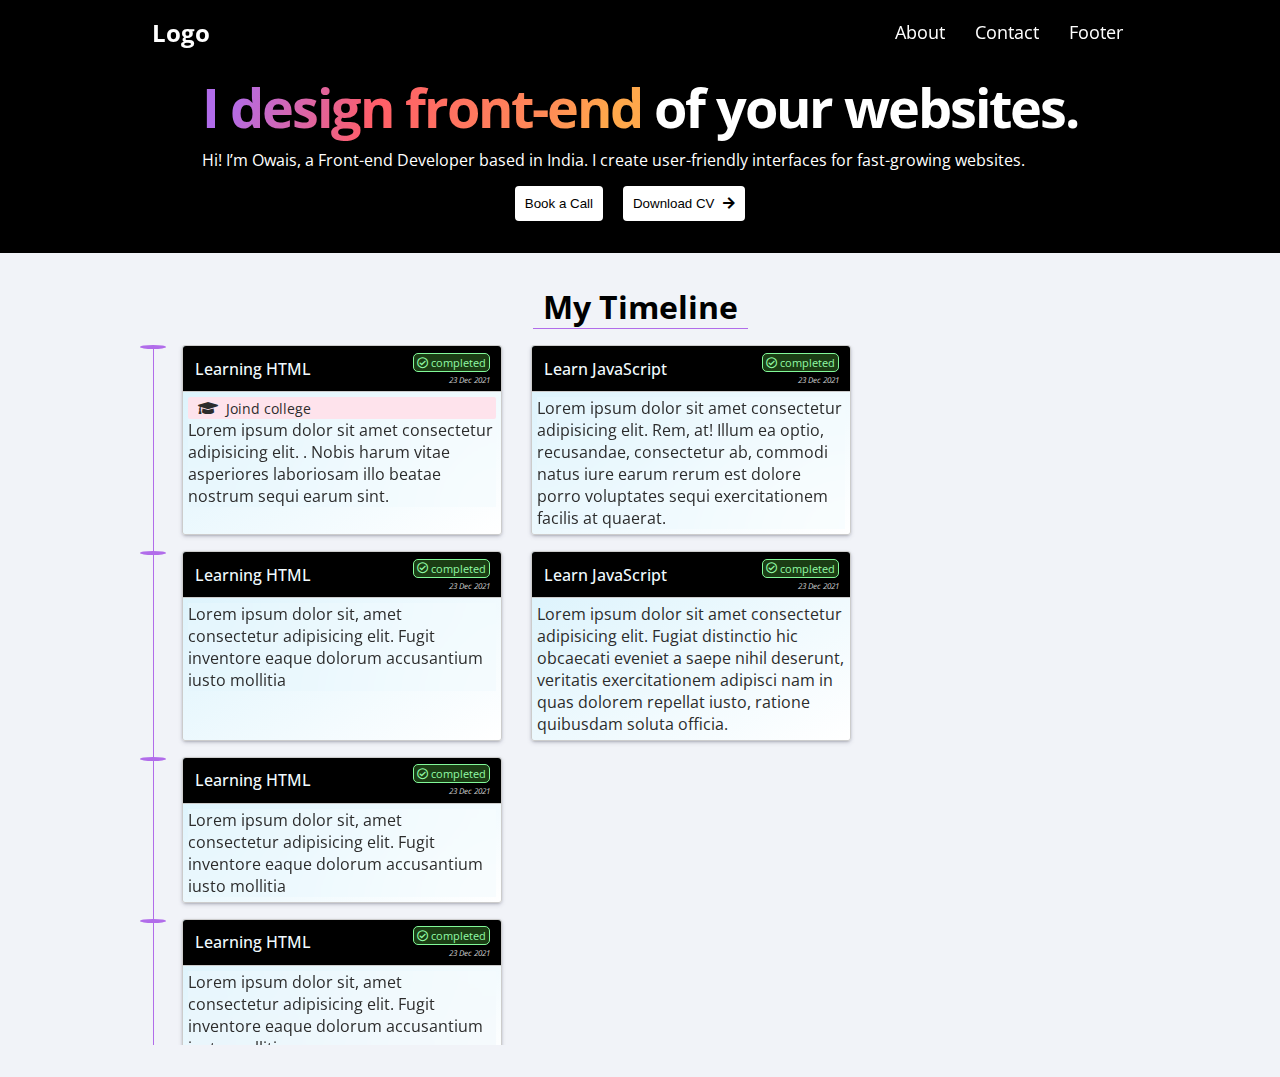
==== docs/index.html @ 2bcace79 "updated" ====
<!DOCTYPE html>
<html lang="en">

<head>
    <link rel="stylesheet" href="https://cdnjs.cloudflare.com/ajax/libs/font-awesome/5.15.4/css/all.min.css" integrity="sha512-1ycn6IcaQQ40/MKBW2W4Rhis/DbILU74C1vSrLJxCq57o941Ym01SwNsOMqvEBFlcgUa6xLiPY/NS5R+E6ztJQ==" crossorigin="anonymous" referrerpolicy="no-referrer"
    />
    <meta charset="UTF-8">
    <meta http-equiv="X-UA-Compatible" content="IE=edge">
    <meta name="viewport" content="width=device-width, initial-scale=1.0">
    <link rel="stylesheet" href="scss/style.css">
    <link rel="icon" href="image\DP-twitter5.png">

    <title>Owais Athar - Portfolio</title>
</head>

<body>
    <nav>
        <div class="navbar__container">
            <div class="nav__logo">
                <a href="/docs/index.html">
                    <h2>Logo</h2>
                </a>

            </div>
            <div class="navbar__menu">
                <ul>
                    <li>
                        <a href="#about-section">About</a>
                    </li>
                    <li>
                        <a href="#contact-section">Contact</a>
                    </li>
                    <li>
                        <a href="#footer">Footer</a>
                    </li>
                </ul>
            </div>
        </div>
    </nav>

    <!-- Hero Section -->
    <header>
        <div class="flex-wrapper hero-box">

            <div class="hero-text">
                <!-- Hero Heading -->
                <div class="hero-heading">
                    <h1><span>I design front-end</span> of your websites. </h1>
                </div>

                <!-- Herro Paragraph -->
                <div class="hero-parra">
                    <p>Hi! I’m Owais, a Front-end Developer based in India. I create user-friendly interfaces for fast-growing websites.</p>
                </div>

                <!-- Hero buttons -->
                <div class="hero-buttons">
                    <a href="tel:+919665657411"><button class="primary__button">Book a Call</button>
                    </a>
                    <a href="#"><button class="secondary__button">
                        Download CV <i class="fas fa-arrow-right"></i>
                    </button></a>
                </div>
            </div>
            <div class="form">
                <form action="p" class="hero-form">
                </form>
            </div>
            <!-- <div class="image">
                <img src="https://www.freepik.com/free-vector/design-inspiration-concept-illustration_10791980.htm#query=illustration&position=15&from_view=search" alt="">
        </div> -->
            <!-- <div class="image-box">
                <img src="image/DP-twitter5.png" alt="">
            </div> -->
        </div>
    </header>
    <section class="timeline-section" id="contact-section">
        <h1>My Timeline</h1>
        <!-- <div id="circle"></div> -->
        <!-- <div class="blur"></div> -->


        <div class="container">
            <div class="timeline-logo">
                <img style="background-color:white;" src="https://icones.pro/wp-content/uploads/2021/05/icone-html-orange.png" alt="">

            </div>
            <div class="content-wrapper">
                <div class="content">
                    <div class="header">
                        <div class="card-title">
                            <div class="topic">Learning HTML</div>
                        </div>
                        <div class="header-right">
                            <div class="completed status">
                                <i class="far fa-check-circle"></i> <span>completed</span>

                            </div>
                            <div class="completion-date">23 Dec 2021</div>
                        </div>

                    </div>
                    <div class="description">
                        <div class="strip-light">
                            <i class="fas fa-graduation-cap"></i><span>Joind college</span>
                        </div>
                        <p>Lorem ipsum dolor sit amet consectetur adipisicing elit. . Nobis harum vitae asperiores laboriosam illo beatae nostrum sequi earum sint.</p>
                    </div>
                </div>
                <div class="content">
                    <div class="header">
                        <div class="card-title">
                            <div class="topic">Learn JavaScript</div>
                        </div>
                        <div class="header-right">
                            <div class="completed status">
                                <i class="far fa-check-circle"></i> <span>completed</span>

                            </div>
                            <div class="completion-date">23 Dec 2021</div>
                        </div>

                    </div>
                    <div class="description">
                        <div class="strip-a">

                        </div>
                        <p>Lorem ipsum dolor sit amet consectetur adipisicing elit. Rem, at! Illum ea optio, recusandae, consectetur ab, commodi natus iure earum rerum est dolore porro voluptates sequi exercitationem facilis at quaerat.</p>
                    </div>
                </div>
            </div>
            <div class="timeline-logo">
                <img src="https://upload.wikimedia.org/wikipedia/commons/thumb/9/99/Unofficial_JavaScript_logo_2.svg/480px-Unofficial_JavaScript_logo_2.svg.png" alt="">
            </div>
            <div class="content-wrapper">
                <div class="content">
                    <div class="header">
                        <div class="card-title">
                            <div class="topic">Learning HTML</div>
                        </div>
                        <div class="header-right">
                            <div class="completed status">
                                <i class="far fa-check-circle"></i> <span>completed</span>

                            </div>
                            <div class="completion-date">23 Dec 2021</div>
                        </div>

                    </div>
                    <div class="description">
                        <p>Lorem ipsum dolor sit, amet consectetur adipisicing elit. Fugit inventore eaque dolorum accusantium iusto mollitia </p>
                    </div>
                </div>
                <div class="content">
                    <div class="header">
                        <div class="card-title">
                            <div class="topic">Learn JavaScript</div>
                        </div>
                        <div class="header-right">
                            <div class="completed status">
                                <i class="far fa-check-circle"></i> <span>completed</span>

                            </div>
                            <div class="completion-date">23 Dec 2021</div>
                        </div>

                    </div>
                    <div class="description">
                        Lorem ipsum dolor sit amet consectetur adipisicing elit. Fugiat distinctio hic obcaecati eveniet a saepe nihil deserunt, veritatis exercitationem adipisci nam in quas dolorem repellat iusto, ratione quibusdam soluta officia.
                    </div>
                </div>
            </div>
            <div class="timeline-logo">
                <img src="https://upload.wikimedia.org/wikipedia/commons/thumb/0/0a/Python.svg/640px-Python.svg.png" alt="">
            </div>
            <div class="content-wrapper">
                <div class="content">
                    <div class="header">
                        <div class="card-title">
                            <div class="topic">Learning HTML</div>
                        </div>
                        <div class="header-right">
                            <div class="completed status">
                                <i class="far fa-check-circle"></i> <span>completed</span>

                            </div>
                            <div class="completion-date">23 Dec 2021</div>
                        </div>

                    </div>
                    <div class="description">
                        <p>Lorem ipsum dolor sit, amet consectetur adipisicing elit. Fugit inventore eaque dolorum accusantium iusto mollitia </p>
                    </div>
                </div>
            </div>


            <div class="timeline-logo">
                <img src="https://upload.wikimedia.org/wikipedia/commons/thumb/9/99/Unofficial_JavaScript_logo_2.svg/480px-Unofficial_JavaScript_logo_2.svg.png" alt="">
            </div>
            <div class="content-wrapper">
                <div class="content">
                    <div class="header">
                        <div class="card-title">
                            <div class="topic">Learning HTML</div>
                        </div>
                        <div class="header-right">
                            <div class="completed status">
                                <i class="far fa-check-circle"></i> <span>completed</span>

                            </div>
                            <div class="completion-date">23 Dec 2021</div>
                        </div>

                    </div>
                    <div class="description">
                        <p>Lorem ipsum dolor sit, amet consectetur adipisicing elit. Fugit inventore eaque dolorum accusantium iusto mollitia </p>
                    </div>
                </div>
            </div>

            <div class="timeline-logo">
                <img src="https://upload.wikimedia.org/wikipedia/commons/thumb/9/99/Unofficial_JavaScript_logo_2.svg/480px-Unofficial_JavaScript_logo_2.svg.png" alt="">
            </div>
            <div class="content-wrapper">
                <div class="content">
                    <div class="header">
                        <div class="card-title">
                            <div class="topic">Learning HTML</div>
                        </div>
                        <div class="header-right">
                            <div class="completed status">
                                <i class="far fa-check-circle"></i> <span>completed</span>

                            </div>
                            <div class="completion-date">23 Dec 2021</div>
                        </div>

                    </div>
                    <div class="description">
                        <p>Lorem ipsum dolor sit, amet consectetur adipisicing elit. Fugit inventore eaque dolorum accusantium iusto mollitia </p>
                    </div>
                </div>
            </div>

            <div class="timeline-logo">
                <img src="https://upload.wikimedia.org/wikipedia/commons/thumb/9/99/Unofficial_JavaScript_logo_2.svg/480px-Unofficial_JavaScript_logo_2.svg.png" alt="">
            </div>
            <div class="content-wrapper">
                <div class="content">
                    <div class="header">
                        <div class="card-title">
                            <div class="topic">Learning HTML</div>
                        </div>
                        <div class="header-right">
                            <div class="completed status">
                                <i class="far fa-check-circle"></i> <span>completed</span>

                            </div>
                            <div class="completion-date">23 Dec 2021</div>
                        </div>

                    </div>
                    <div class="description">
                        <p>Lorem ipsum dolor sit, amet consectetur adipisicing elit. Fugit inventore eaque dolorum accusantium iusto mollitia </p>
                    </div>
                </div>
            </div>

            <div class="timeline-logo">
                <img src="https://upload.wikimedia.org/wikipedia/commons/thumb/9/99/Unofficial_JavaScript_logo_2.svg/480px-Unofficial_JavaScript_logo_2.svg.png" alt="">
            </div>
            <div class="content-wrapper">
                <div class="content">
                    <div class="header">
                        <div class="card-title">
                            <div class="topic">Learning HTML</div>
                        </div>
                        <div class="header-right">
                            <div class="completed status">
                                <i class="far fa-check-circle"></i> <span>completed</span>

                            </div>
                            <div class="completion-date">23 Dec 2021</div>
                        </div>

                    </div>
                    <div class="description">
                        <p>Lorem ipsum dolor sit, amet consectetur adipisicing elit. Fugit inventore eaque dolorum accusantium iusto mollitia </p>
                    </div>
                </div>
            </div>

            <div class="timeline-logo">
                <img src="https://upload.wikimedia.org/wikipedia/commons/thumb/9/99/Unofficial_JavaScript_logo_2.svg/480px-Unofficial_JavaScript_logo_2.svg.png" alt="">
            </div>
            <div class="content-wrapper">
                <div class="content">
                    <div class="header">
                        <div class="card-title">
                            <div class="topic">Learning HTML</div>
                        </div>
                        <div class="header-right">
                            <div class="completed status">
                                <i class="far fa-check-circle"></i> <span>completed</span>

                            </div>
                            <div class="completion-date">23 Dec 2021</div>
                        </div>

                    </div>
                    <div class="description">
                        <p>Lorem ipsum dolor sit, amet consectetur adipisicing elit. Fugit inventore eaque dolorum accusantium iusto mollitia </p>
                    </div>
                </div>
            </div>
        </div>
    </section>
    <!-- <section class="more-to-come">
        <hr>
        <h1 class="hero-text"></h1>
    </section> -->
</body>

</html>
---- docs/scss/style.css ----
@import url("https://fonts.googleapis.com/css2?family=Noto+Sans:ital,wght@0,400;0,700;1,400;1,700&family=Open+Sans:ital,wght@0,300;0,400;0,500;0,600;0,700;0,800;1,300;1,400;1,500;1,600;1,700;1,800&display=swap");
* {
  padding: 0;
  margin: 0;
  -webkit-box-sizing: border-box;
          box-sizing: border-box;
}

html {
  scroll-behavior: smooth;
  /* Track */
  /* Handle */
  /* Handle on hover */
}

html ::-webkit-scrollbar {
  width: 3px;
}

html ::-webkit-scrollbar-track {
  background: #ffffff;
}

html ::-webkit-scrollbar-thumb {
  background: #b16cea;
}

html ::-webkit-scrollbar-thumb:hover {
  background: #555;
}

::-webkit-scrollbar {
  width: 3px;
}

/* Track */
::-webkit-scrollbar-track {
  background: #ffffff;
}

/* Handle */
::-webkit-scrollbar-thumb {
  background: #b16cea;
}

/* Handle on hover */
::-webkit-scrollbar-thumb:hover {
  background: #555;
}

body {
  font-family: 'Open Sans', sans-serif;
  scroll-behavior: smooth;
}

nav {
  z-index: 100;
  width: 100%;
  background-color: rgba(0, 0, 0, 0.712);
  position: fixed;
  top: 0;
  -webkit-backdrop-filter: blur(1rem);
          backdrop-filter: blur(1rem);
}

.navbar__container {
  z-index: auto;
  color: white;
  margin: 0px auto;
  max-width: 1000px;
  display: -webkit-box;
  display: -ms-flexbox;
  display: flex;
  -webkit-box-orient: horizontal;
  -webkit-box-direction: normal;
      -ms-flex-flow: row wrap;
          flex-flow: row wrap;
  -webkit-box-pack: justify;
      -ms-flex-pack: justify;
          justify-content: space-between;
  -webkit-box-align: center;
      -ms-flex-align: center;
          align-items: center;
  padding: 5px 2px;
}

.navbar__container a {
  color: white;
  text-decoration: none;
}

.nav__logo {
  z-index: 1;
  padding: 0px 10px;
}

.navbar__menu ul {
  color: white;
  display: -webkit-box;
  display: -ms-flexbox;
  display: flex;
  -webkit-box-orient: horizontal;
  -webkit-box-direction: normal;
      -ms-flex-flow: row wrap;
          flex-flow: row wrap;
  list-style: none;
  text-align: center;
  -ms-flex-pack: distribute;
      justify-content: space-around;
}

.navbar__menu ul li {
  margin: 5px;
  padding: 10px;
  font-size: 1.1rem;
  border-radius: 3px;
  -webkit-transition: background-color 0.4s ease-out;
  transition: background-color 0.4s ease-out;
}

.navbar__menu ul li a {
  text-decoration: none;
  color: inherit;
  font-weight: 400;
}

.navbar__menu ul li:hover {
  background: #d9f2fc;
  color: black;
}

.flex-wrapper {
  display: -webkit-box;
  display: -ms-flexbox;
  display: flex;
  -ms-flex-wrap: wrap;
      flex-wrap: wrap;
  -webkit-box-pack: justify;
      -ms-flex-pack: justify;
          justify-content: space-between;
  -webkit-box-align: center;
      -ms-flex-align: center;
          align-items: center;
  background-color: black;
  width: 100%;
}

a {
  text-decoration: none;
  color: inherit;
}

.hero-box {
  padding: 3rem 2rem;
  width: 100%;
  background: black;
}

.hero-box .hero-text {
  margin-left: auto;
  margin-right: auto;
  max-width: 1000px;
  margin-top: 3rem;
  background-color: black;
  color: white;
}

.hero-box .hero-text .hero-heading {
  letter-spacing: -2px;
  font-size: 1.4rem;
  line-height: 3.4rem;
  color: white;
}

.hero-box .hero-text .hero-heading span {
  display: inline;
  padding-right: 5 px;
  background-image: linear-gradient(108deg, #b16cea 8%, #ff5e69 40%, #ff8a56 77%, #ffa84b 91%);
  -webkit-background-clip: text;
  background-clip: text;
  -webkit-text-fill-color: transparent;
}

.hero-box .hero-text .hero-parra {
  margin: 15px 0px;
  font-weight: 400;
}

.hero-box .hero-text .hero-buttons {
  display: -webkit-box;
  display: -ms-flexbox;
  display: flex;
  -webkit-box-pack: center;
      -ms-flex-pack: center;
          justify-content: center;
}

.hero-box .hero-text .hero-buttons .primary__button {
  border-width: 0px;
  padding: 10px;
  background-color: white;
  margin-right: 20px;
  border-radius: 4px;
  -webkit-transition: -webkit-transform 0.3s ease-out;
  transition: -webkit-transform 0.3s ease-out;
  transition: transform 0.3s ease-out;
  transition: transform 0.3s ease-out, -webkit-transform 0.3s ease-out;
}

.hero-box .hero-text .hero-buttons .primary__button:hover {
  -webkit-transform: scale(1.1);
          transform: scale(1.1);
}

.hero-box .hero-text .hero-buttons .secondary__button {
  border-width: 0px;
  padding: 10px;
  background-color: white;
  margin-right: 20px;
  border-radius: 4px;
  -webkit-transition: -webkit-transform 0.3s ease-out;
  transition: -webkit-transform 0.3s ease-out;
  transition: transform 0.3s ease-out;
  transition: transform 0.3s ease-out, -webkit-transform 0.3s ease-out;
}

.hero-box .hero-text .hero-buttons .secondary__button i {
  margin-left: 5px;
  -webkit-transition: -webkit-transform 0.2s ease-out;
  transition: -webkit-transform 0.2s ease-out;
  transition: transform 0.2s ease-out;
  transition: transform 0.2s ease-out, -webkit-transform 0.2s ease-out;
}

.hero-box .hero-text .hero-buttons .secondary__button:hover {
  -webkit-transform: scale(1.1);
          transform: scale(1.1);
}

.hero-box .hero-text .hero-buttons .secondary__button:hover i {
  -webkit-transform: translateX(5px);
          transform: translateX(5px);
}

.timeline-section {
  -webkit-backdrop-filter: blur(2rem);
          backdrop-filter: blur(2rem);
  background-color: #F1F3F8;
  padding: 2rem 3.2rem 2rem 3.2rem;
}

.timeline-section h1 {
  display: block;
  text-align: center;
  border-bottom: 1px solid #b16cea;
  max-width: -webkit-fit-content;
  max-width: -moz-fit-content;
  max-width: fit-content;
  padding: 0px 10px;
  margin-bottom: 1rem;
  margin-left: auto;
  margin-right: auto;
}

.timeline-section .blur {
  -webkit-backdrop-filter: blur(3rem);
          backdrop-filter: blur(3rem);
  position: absolute;
  width: 100%;
  height: 100%;
  top: 0;
  left: 0;
}

.timeline-section .container {
  display: -ms-grid;
  display: grid;
  -ms-grid-columns: auto 1fr;
      grid-template-columns: auto 1fr;
  -ms-grid-rows: auto;
      grid-template-rows: auto;
  grid-gap: 0rem rem 0rem;
  margin: 0px auto;
  max-width: 1000px;
  max-height: 700px;
  overflow: auto;
}

.timeline-section .container .content-wrapper {
  margin-right: 5px;
  position: relative;
  border-left: 1px solid #b16cea;
  margin-left: -1rem;
  z-index: 20;
  display: -webkit-box;
  display: -ms-flexbox;
  display: flex;
  -ms-flex-wrap: wrap;
      flex-wrap: wrap;
}

.timeline-section .container .content-wrapper:last-child {
  border: none;
}

.timeline-section .container .timeline-logo {
  margin-right: 3px;
  position: relative;
  z-index: 50;
}

.timeline-section .container .timeline-logo i {
  z-index: inherit;
  font-size: 1.6rem;
  color: #b16cea;
  background-color: white;
  border-radius: 100%;
  border-style: solid;
}

.timeline-section .container .timeline-logo img {
  display: block;
  -webkit-box-align: center;
      -ms-flex-align: center;
          align-items: center;
  -webkit-box-pack: center;
      -ms-flex-pack: center;
          justify-content: center;
  background-color: white;
  background-clip: content-box;
  position: relative;
  z-index: 50;
  width: 1.6rem;
  height: auto;
  border-radius: 100%;
  border-width: 2px;
  border-color: #b16cea;
  border-style: solid;
}

.timeline-section .container .content {
  max-width: 320px;
  margin-left: 1.8rem;
  margin-bottom: 1rem;
  border-radius: 3px;
  background-image: -webkit-gradient(linear, left top, right bottom, from(#d9f2fc), to(white));
  background-image: linear-gradient(to bottom right, #d9f2fc, white);
  border-style: solid;
  border-width: 1px;
  border-color: #ccc;
  -webkit-transition: -webkit-transform 0.2s ease-out;
  transition: -webkit-transform 0.2s ease-out;
  transition: transform 0.2s ease-out;
  transition: transform 0.2s ease-out, -webkit-transform 0.2s ease-out;
  -webkit-box-shadow: rgba(50, 50, 93, 0.25) 0px 2px 5px -1px, rgba(0, 0, 0, 0.3) 0px 1px 3px -1px;
          box-shadow: rgba(50, 50, 93, 0.25) 0px 2px 5px -1px, rgba(0, 0, 0, 0.3) 0px 1px 3px -1px;
}

.timeline-section .container .content:hover {
  -webkit-transform: scale(1.01, 1.01);
          transform: scale(1.01, 1.01);
}

.timeline-section .container .content:hover .timeline-logo img {
  -webkit-transform: scale(2, 2);
          transform: scale(2, 2);
}

.timeline-section .container .content .header-right {
  margin-right: 5px;
  display: -webkit-box;
  display: -ms-flexbox;
  display: flex;
  -webkit-box-orient: vertical;
  -webkit-box-direction: normal;
      -ms-flex-direction: column;
          flex-direction: column;
  -webkit-box-pack: justify;
      -ms-flex-pack: justify;
          justify-content: space-between;
  -webkit-box-align: end;
      -ms-flex-align: end;
          align-items: flex-end;
}

.timeline-section .container .content .header {
  border-top-left-radius: inherit;
  border-top-right-radius: inherit;
  padding: 0.4rem;
  display: -webkit-box;
  display: -ms-flexbox;
  display: flex;
  color: #f1fbff;
  -webkit-box-pack: justify;
      -ms-flex-pack: justify;
          justify-content: space-between;
  -webkit-box-align: center;
      -ms-flex-align: center;
          align-items: center;
  border-bottom-style: solid;
  border-width: 1px;
  border-color: #ccc;
  background-color: black;
}

.timeline-section .container .content .header .completion-date {
  font-size: 0.5rem;
  padding-top: 2px;
  color: #cfcfcf;
  font-style: italic;
}

.timeline-section .container .content .header .card-title {
  margin-left: 5px;
}

.timeline-section .container .content .header .card-title .topic {
  font-size: 1rem;
  font-weight: 500;
}

.timeline-section .container .content .header .status {
  display: -webkit-box;
  display: -ms-flexbox;
  display: flex;
  -webkit-box-pack: justify;
      -ms-flex-pack: justify;
          justify-content: space-between;
  border-style: solid;
  -webkit-box-align: center;
      -ms-flex-align: center;
          align-items: center;
  border-color: #ccc;
  border-width: 1px;
  padding: 1px 3px;
  border-radius: 5px;
}

.timeline-section .container .content .header .status i {
  font-size: 0.7rem;
  font-weight: 300;
}

.timeline-section .container .content .header .status span {
  font-weight: 400;
  font-size: 0.7rem;
  margin-left: 3px;
}

.timeline-section .container .content .header .completed {
  border-color: #82f899;
  background-color: #27581db2;
  color: #90faa5;
}

.timeline-section .container .content .description {
  color: #2c2c2c;
  padding: 5px;
}

.timeline-section .container .content .description .strip-light {
  border-radius: 2px;
  padding: 0px 10px;
  background-color: #FEE3EC;
}

.timeline-section .container .content .description .strip-light i {
  margin-right: 8px;
}

.timeline-section .container .content .description .strip-light span {
  font-size: 0.9rem;
}

.timeline-section .container .content .description p {
  -webkit-backdrop-filter: blur(3rem);
          backdrop-filter: blur(3rem);
}

#circle {
  position: absolute;
  width: 500px;
  height: 500px;
  background: red;
  border-radius: 50%;
  -o-object-fit: contain;
     object-fit: contain;
  -o-object-position: 2px;
     object-position: 2px;
}

.image-box {
  border-radius: 50%;
  margin: 0px auto;
}

.image-box img {
  border-radius: 50%;
  width: 70%;
  height: auto;
}

.hero-buttons a {
  display: block;
}

@media (max-width: 415px) {
  .hero-heading,
  .hero-parra,
  .hero-buttons {
    text-align: center;
  }
  .hero-box {
    height: 100vh;
    padding: 0rem 2rem;
  }
  .hero-buttons {
    -webkit-box-pack: center;
        -ms-flex-pack: center;
            justify-content: center;
    -webkit-box-align: center;
        -ms-flex-align: center;
            align-items: center;
  }
  .timeline-section {
    padding: 2rem 10px;
  }
  .status {
    font-size: 0.5rem;
  }
  .status i {
    font-size: 0.5rem;
  }
  .status span {
    font-size: 0.5rem;
  }
}

@media (min-width: 800px) {
  .timeline-logo img {
    width: 4rem;
  }
  .hero-box {
    padding: 2rem 2rem;
  }
  .hero-heading h1 {
    font-size: 3.4rem;
  }
}
/*# sourceMappingURL=style.css.map */
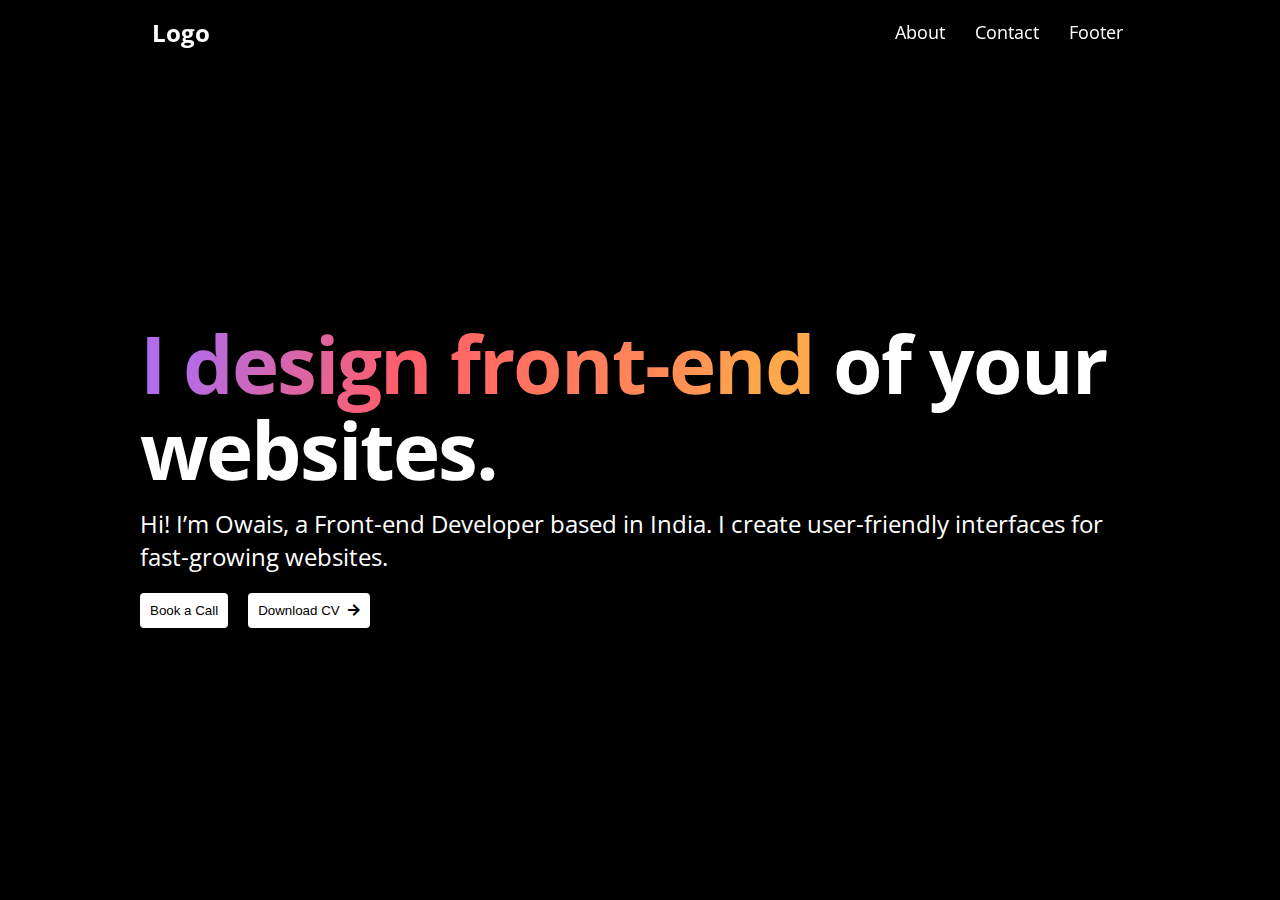
==== commit c6e35035: "update" ====
--- a/docs/index.html
+++ b/docs/index.html
@@ -8,6 +8,7 @@
     <meta http-equiv="X-UA-Compatible" content="IE=edge">
     <meta name="viewport" content="width=device-width, initial-scale=1.0">
     <link rel="stylesheet" href="scss/style.css">
+    <link rel="stylesheet" href="https://cdnjs.cloudflare.com/ajax/libs/animate.css/4.1.1/animate.min.css" />
     <link rel="icon" href="image\DP-twitter5.png">
 
     <title>Owais Athar - Portfolio</title>
@@ -44,17 +45,17 @@
 
             <div class="hero-text">
                 <!-- Hero Heading -->
-                <div class="hero-heading">
+                <div class="hero-heading animate__animated animate__fadeInUp">
                     <h1><span>I design front-end</span> of your websites. </h1>
                 </div>
 
                 <!-- Herro Paragraph -->
-                <div class="hero-parra">
+                <div class="hero-parra animate__animated animate__fadeInUp">
                     <p>Hi! I’m Owais, a Front-end Developer based in India. I create user-friendly interfaces for fast-growing websites.</p>
                 </div>
 
                 <!-- Hero buttons -->
-                <div class="hero-buttons">
+                <div class="hero-buttons animate__animated animate__fadeInUp">
                     <a href="tel:+919665657411"><button class="primary__button">Book a Call</button>
                     </a>
                     <a href="#"><button class="secondary__button">
@@ -62,13 +63,13 @@
                     </button></a>
                 </div>
             </div>
-            <div class="form">
+            <!-- <div class="form">
                 <form action="p" class="hero-form">
                 </form>
-            </div>
+            </div> -->
             <!-- <div class="image">
-                <img src="https://www.freepik.com/free-vector/design-inspiration-concept-illustration_10791980.htm#query=illustration&position=15&from_view=search" alt="">
-        </div> -->
+                <img src="image/wrapped_k7g6ev.svg" alt="">
+            </div> -->
             <!-- <div class="image-box">
                 <img src="image/DP-twitter5.png" alt="">
             </div> -->
--- a/docs/scss/style.css
+++ b/docs/scss/style.css
@@ -167,8 +167,8 @@
 
 .hero-box .hero-text .hero-heading {
   letter-spacing: -2px;
-  font-size: 1.4rem;
-  line-height: 3.4rem;
+  font-size: 1.9rem;
+  line-height: 4rem;
   color: white;
 }
 
@@ -187,12 +187,10 @@
 }
 
 .hero-box .hero-text .hero-buttons {
-  display: -webkit-box;
-  display: -ms-flexbox;
-  display: flex;
-  -webkit-box-pack: center;
-      -ms-flex-pack: center;
-          justify-content: center;
+  margin-top: 20px;
+  display: -webkit-box;
+  display: -ms-flexbox;
+  display: flex;
 }
 
 .hero-box .hero-text .hero-buttons .primary__button {
@@ -243,6 +241,7 @@
 }
 
 .timeline-section {
+  display: none;
   -webkit-backdrop-filter: blur(2rem);
           backdrop-filter: blur(2rem);
   background-color: #F1F3F8;
@@ -505,22 +504,22 @@
 }
 
 @media (max-width: 415px) {
-  .hero-heading,
-  .hero-parra,
-  .hero-buttons {
-    text-align: center;
+  .navbar__menu {
+    display: none;
   }
   .hero-box {
-    height: 100vh;
-    padding: 0rem 2rem;
-  }
-  .hero-buttons {
+    display: -webkit-box;
+    display: -ms-flexbox;
+    display: flex;
+    -webkit-box-orient: vertical;
+    -webkit-box-direction: normal;
+        -ms-flex-direction: column;
+            flex-direction: column;
     -webkit-box-pack: center;
         -ms-flex-pack: center;
             justify-content: center;
-    -webkit-box-align: center;
-        -ms-flex-align: center;
-            align-items: center;
+    height: 100vh;
+    padding: 0rem 2rem;
   }
   .timeline-section {
     padding: 2rem 10px;
@@ -542,9 +541,18 @@
   }
   .hero-box {
     padding: 2rem 2rem;
+    height: 100vh;
   }
   .hero-heading h1 {
-    font-size: 3.4rem;
+    font-size: 5rem;
+    line-height: 5.4rem;
+  }
+  .hero-parra p {
+    font-size: 1.5rem;
+  }
+  .hero-text {
+    padding-top: 4rem;
+    margin-bottom: 4rem;
   }
 }
 /*# sourceMappingURL=style.css.map */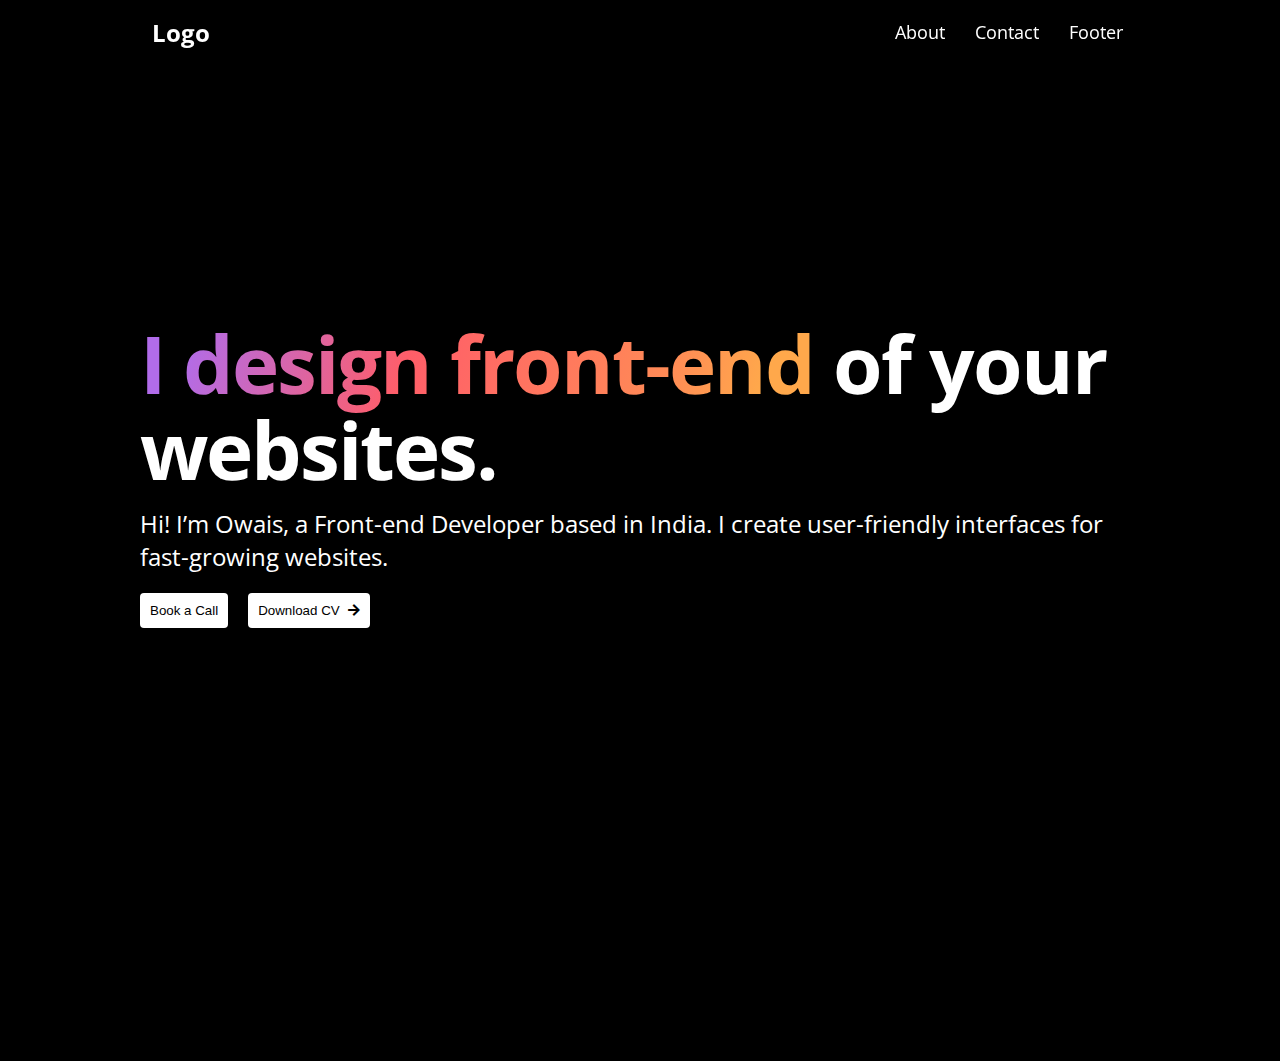
==== commit 0f9e3a06: "new para" ====
--- a/docs/index.html
+++ b/docs/index.html
@@ -41,21 +41,21 @@
 
     <!-- Hero Section -->
     <header>
-        <div class="flex-wrapper hero-box">
+        <div class="flex-wrapper hero-box box-padding">
 
             <div class="hero-text">
                 <!-- Hero Heading -->
-                <div class="hero-heading animate__animated animate__fadeInUp">
+                <div class="hero-heading animate__animated animate__fadeInLeft">
                     <h1><span>I design front-end</span> of your websites. </h1>
                 </div>
 
                 <!-- Herro Paragraph -->
-                <div class="hero-parra animate__animated animate__fadeInUp">
+                <div class="hero-parra animate__animated animate__fadeInLeft">
                     <p>Hi! I’m Owais, a Front-end Developer based in India. I create user-friendly interfaces for fast-growing websites.</p>
                 </div>
 
                 <!-- Hero buttons -->
-                <div class="hero-buttons animate__animated animate__fadeInUp">
+                <div class="hero-buttons animate__animated animate__fadeInLeft">
                     <a href="tel:+919665657411"><button class="primary__button">Book a Call</button>
                     </a>
                     <a href="#"><button class="secondary__button">
@@ -321,6 +321,13 @@
         <hr>
         <h1 class="hero-text"></h1>
     </section> -->
+    <section class="want-to-work box-padding">
+        <div class="">
+            <h1>Interested in working together? Let's talk!</h1>
+        </div>
+
+        <a href="email:owaisathar2882@gmail.com" class="secondary-link">Schedule a call</a>
+    </section>
 </body>
 
 </html>--- a/docs/scss/style.css
+++ b/docs/scss/style.css
@@ -1,4 +1,5 @@
 @import url("https://fonts.googleapis.com/css2?family=Noto+Sans:ital,wght@0,400;0,700;1,400;1,700&family=Open+Sans:ital,wght@0,300;0,400;0,500;0,600;0,700;0,800;1,300;1,400;1,500;1,600;1,700;1,800&display=swap");
+@import url("https://fonts.googleapis.com/css2?family=Courier+Prime:ital,wght@0,400;1,400;1,700&family=JetBrains+Mono:ital,wght@0,100;0,200;0,300;0,400;0,500;0,600;0,700;0,800;1,100;1,200;1,300;1,400;1,500;1,600;1,700;1,800&display=swap");
 * {
   padding: 0;
   margin: 0;
@@ -51,6 +52,11 @@
 body {
   font-family: 'Open Sans', sans-serif;
   scroll-behavior: smooth;
+}
+
+.secondary-link {
+  text-decoration: underline;
+  font-family: 'JetBrains Mono', monospace;
 }
 
 nav {
@@ -150,10 +156,33 @@
   color: inherit;
 }
 
-.hero-box {
+.box-padding {
   padding: 3rem 2rem;
   width: 100%;
   background: black;
+}
+
+.heading-jumbo {
+  letter-spacing: -2px;
+  font-size: 30.4px;
+  line-height: 4rem;
+  color: white;
+}
+
+.hero-heading {
+  letter-spacing: -2px;
+  font-size: 30.4px;
+  line-height: 4rem;
+  color: white;
+}
+
+.hero-heading span {
+  display: inline;
+  padding-right: 5 px;
+  background-image: linear-gradient(108deg, #b16cea 8%, #ff5e69 40%, #ff8a56 77%, #ffa84b 91%);
+  -webkit-background-clip: text;
+  background-clip: text;
+  -webkit-text-fill-color: transparent;
 }
 
 .hero-box .hero-text {
@@ -163,22 +192,6 @@
   margin-top: 3rem;
   background-color: black;
   color: white;
-}
-
-.hero-box .hero-text .hero-heading {
-  letter-spacing: -2px;
-  font-size: 1.9rem;
-  line-height: 4rem;
-  color: white;
-}
-
-.hero-box .hero-text .hero-heading span {
-  display: inline;
-  padding-right: 5 px;
-  background-image: linear-gradient(108deg, #b16cea 8%, #ff5e69 40%, #ff8a56 77%, #ffa84b 91%);
-  -webkit-background-clip: text;
-  background-clip: text;
-  -webkit-text-fill-color: transparent;
 }
 
 .hero-box .hero-text .hero-parra {
@@ -242,8 +255,6 @@
 
 .timeline-section {
   display: none;
-  -webkit-backdrop-filter: blur(2rem);
-          backdrop-filter: blur(2rem);
   background-color: #F1F3F8;
   padding: 2rem 3.2rem 2rem 3.2rem;
 }
@@ -540,7 +551,7 @@
     width: 4rem;
   }
   .hero-box {
-    padding: 2rem 2rem;
+    padding: 0rem 2rem;
     height: 100vh;
   }
   .hero-heading h1 {
@@ -550,9 +561,5 @@
   .hero-parra p {
     font-size: 1.5rem;
   }
-  .hero-text {
-    padding-top: 4rem;
-    margin-bottom: 4rem;
-  }
 }
 /*# sourceMappingURL=style.css.map */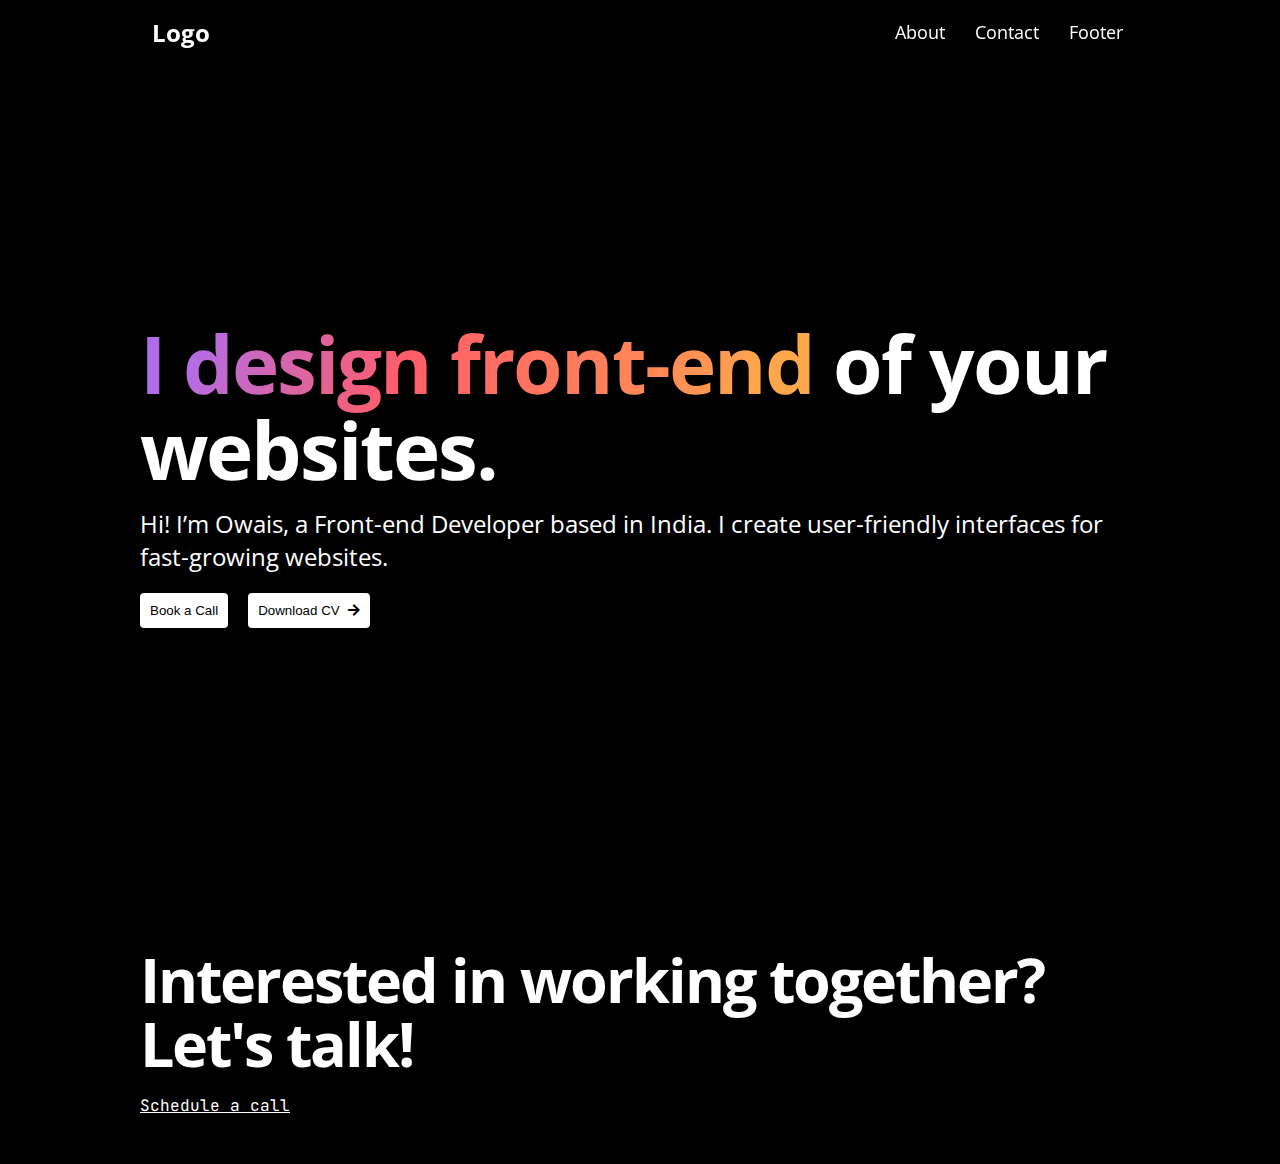
==== commit e8f1aa60: "new para" ====
--- a/docs/index.html
+++ b/docs/index.html
@@ -322,11 +322,12 @@
         <h1 class="hero-text"></h1>
     </section> -->
     <section class="want-to-work box-padding">
-        <div class="">
-            <h1>Interested in working together? Let's talk!</h1>
+        <div class="box-indent">
+            <div class="heading-jumbo">
+                <h1>Interested in working together? Let's talk!</h1>
+            </div>
+            <a href="email:owaisathar2882@gmail.com" class="secondary-link">Schedule a call</a></div>
         </div>
-
-        <a href="email:owaisathar2882@gmail.com" class="secondary-link">Schedule a call</a>
     </section>
 </body>
 
--- a/docs/scss/style.css
+++ b/docs/scss/style.css
@@ -52,6 +52,7 @@
 body {
   font-family: 'Open Sans', sans-serif;
   scroll-behavior: smooth;
+  color: white;
 }
 
 .secondary-link {
@@ -251,6 +252,20 @@
 .hero-box .hero-text .hero-buttons .secondary__button:hover i {
   -webkit-transform: translateX(5px);
           transform: translateX(5px);
+}
+
+.box-indent {
+  max-width: 1000px;
+  margin-left: auto;
+  margin-right: auto;
+}
+
+.box-indent h1 {
+  margin-bottom: 18px;
+}
+
+a:hover {
+  opacity: 0.85;
 }
 
 .timeline-section {
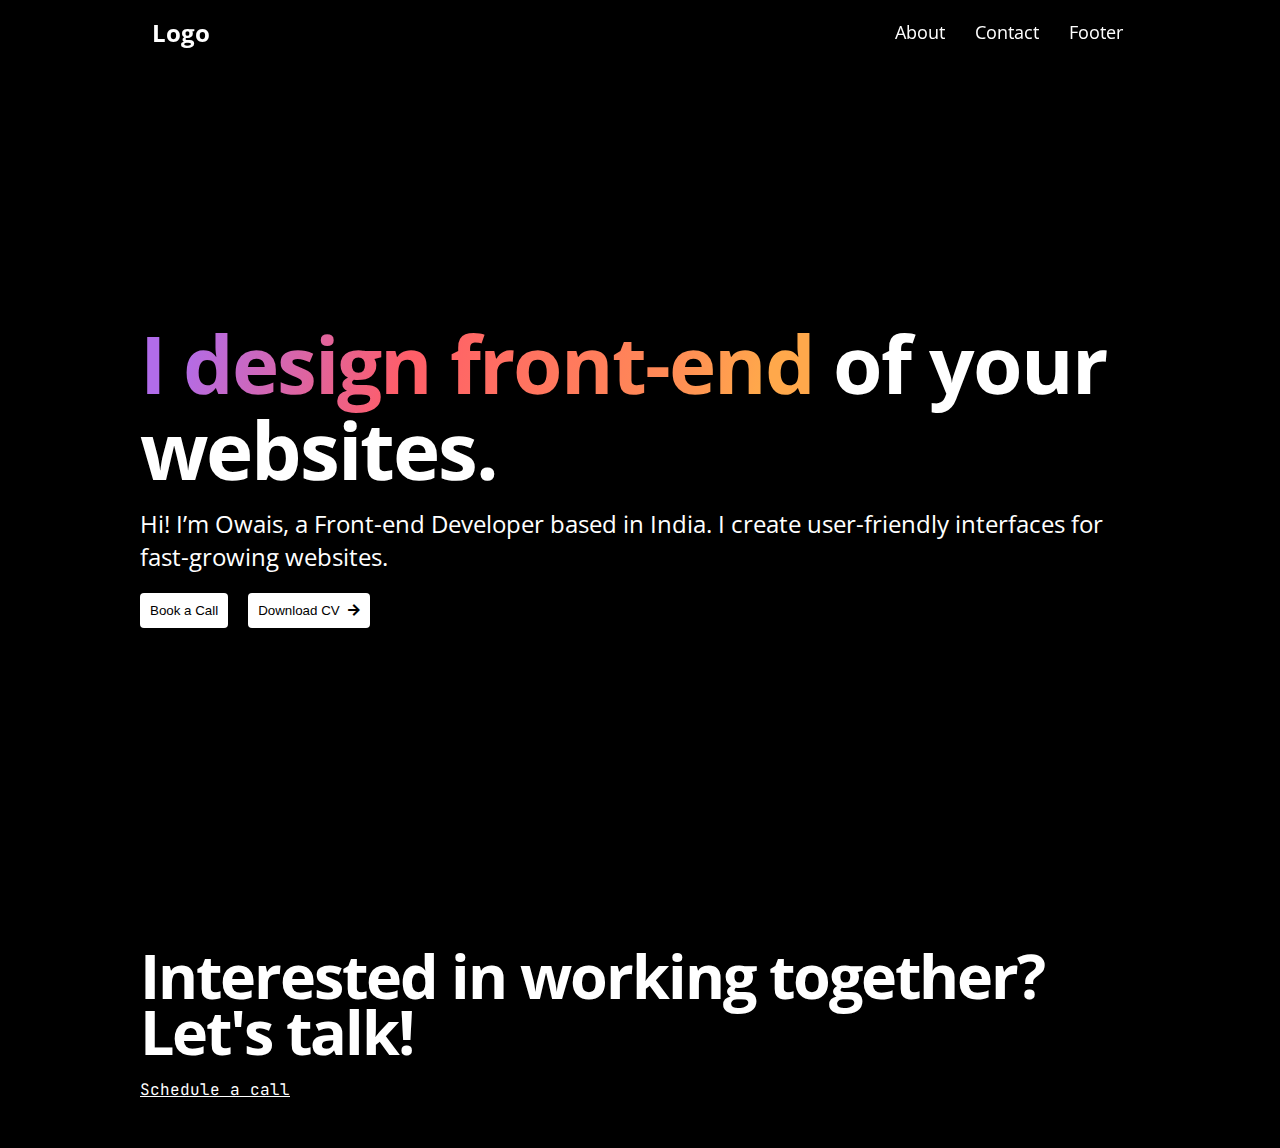
==== commit 0bed140d: "new para" ====
--- a/docs/index.html
+++ b/docs/index.html
@@ -324,7 +324,7 @@
     <section class="want-to-work box-padding">
         <div class="box-indent">
             <div class="heading-jumbo">
-                <h1>Interested in working together? Let's talk!</h1>
+                <h1 class="primary-heading">Interested in working together? Let's talk!</h1>
             </div>
             <a href="email:owaisathar2882@gmail.com" class="secondary-link">Schedule a call</a></div>
         </div>
--- a/docs/scss/style.css
+++ b/docs/scss/style.css
@@ -265,6 +265,15 @@
 }
 
 a:hover {
+  opacity: 0.85;
+}
+
+.primary-heading {
+  line-height: 3.5rem;
+}
+
+a:active,
+a:visited {
   opacity: 0.85;
 }
 
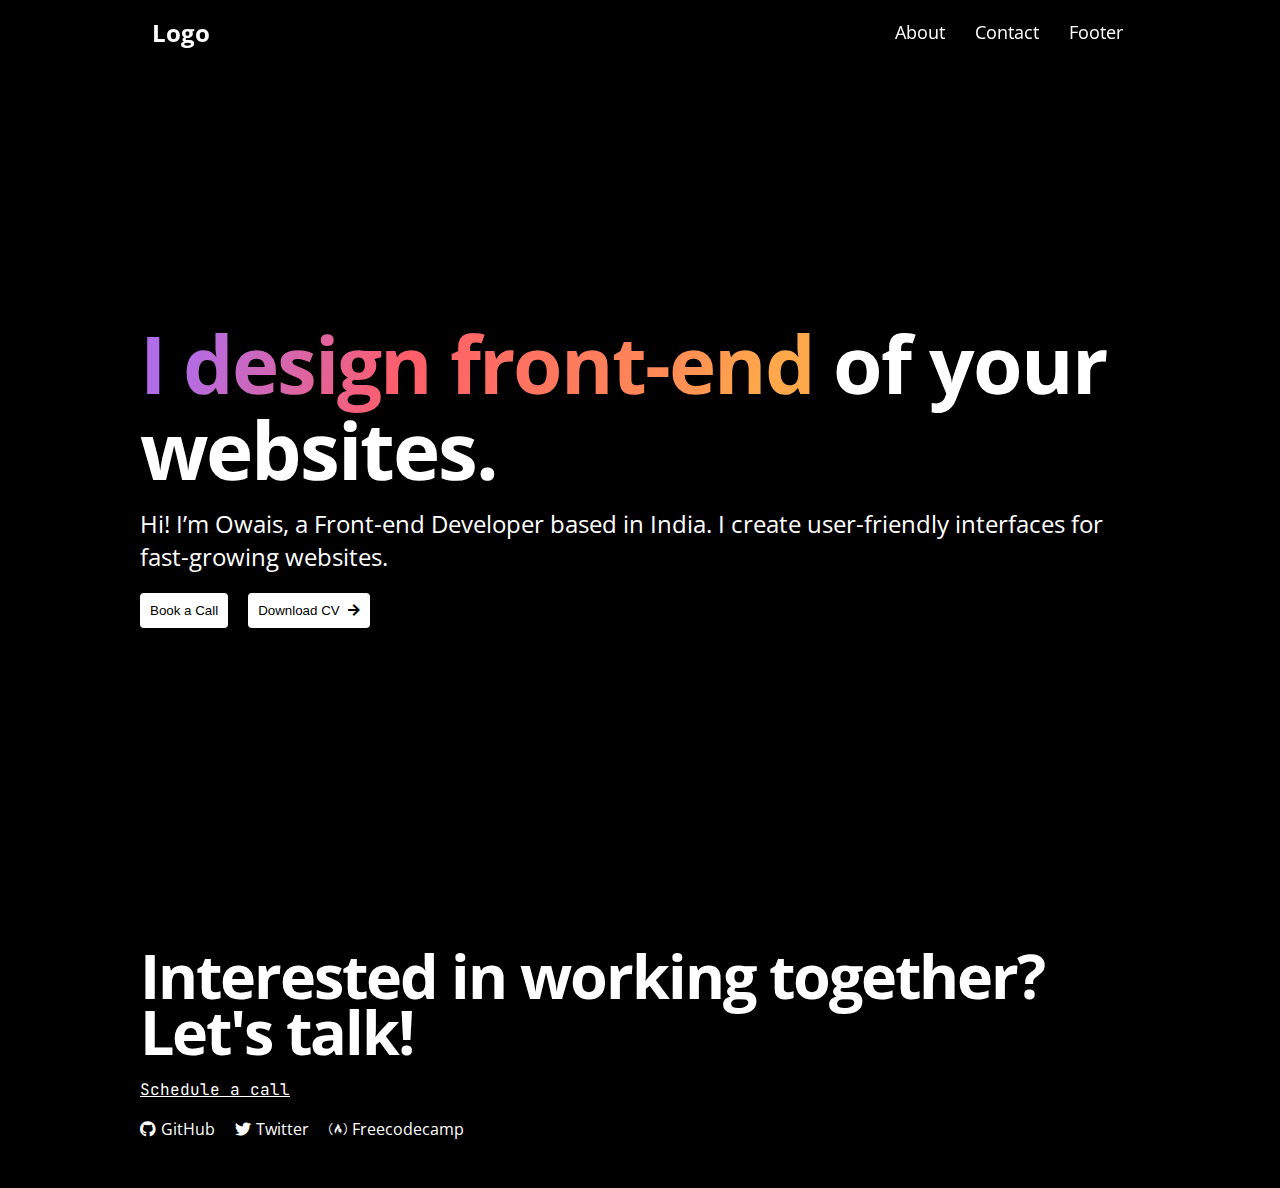
==== commit 0e60bdcf: "new para" ====
--- a/docs/index.html
+++ b/docs/index.html
@@ -2,8 +2,11 @@
 <html lang="en">
 
 <head>
+    <link rel="stylesheet" href="https://cdnjs.cloudflare.com/ajax/libs/font-awesome/6.0.0-beta3/css/all.min.css" integrity="sha512-Fo3rlrZj/k7ujTnHg4CGR2D7kSs0v4LLanw2qksYuRlEzO+tcaEPQogQ0KaoGN26/zrn20ImR1DfuLWnOo7aBA==" crossorigin="anonymous" referrerpolicy="no-referrer"
+    />
     <link rel="stylesheet" href="https://cdnjs.cloudflare.com/ajax/libs/font-awesome/5.15.4/css/all.min.css" integrity="sha512-1ycn6IcaQQ40/MKBW2W4Rhis/DbILU74C1vSrLJxCq57o941Ym01SwNsOMqvEBFlcgUa6xLiPY/NS5R+E6ztJQ==" crossorigin="anonymous" referrerpolicy="no-referrer"
     />
+
     <meta charset="UTF-8">
     <meta http-equiv="X-UA-Compatible" content="IE=edge">
     <meta name="viewport" content="width=device-width, initial-scale=1.0">
@@ -328,6 +331,20 @@
             </div>
             <a href="email:owaisathar2882@gmail.com" class="secondary-link">Schedule a call</a></div>
         </div>
+        <div class="social-media flex-wrapper1 box-indent">
+            <div class="flex-box1 m-right-3">
+                <a href="https://github.com/Owais28"><i class="fab fa-github m-right-2"></i><span>GitHub</span></a>
+            </div>
+            <div class="flex-box m-right-3">
+                <a href="https://mobile.twitter.com/OwaisAthar1"><i class="fab fa-twitter m-right-2"></i><span>Twitter</span></a>
+            </div>
+            <div class="flex-box m-right-3">
+                <a href="https://www.freecodecamp.org/owaisathar28"><i class="fab fa-free-code-camp m-right-2"></i><span>Freecodecamp</span></a>
+            </div>
+            <!-- <div class="flex-box m-right-3">
+                <a href="https://www.freecodecamp.org/owaisathar28"><i class="fab fa-free-code-camp"></i><span>GitHub</span></a>
+            </div> -->
+        </div>
     </section>
 </body>
 
--- a/docs/scss/style.css
+++ b/docs/scss/style.css
@@ -264,6 +264,14 @@
   margin-bottom: 18px;
 }
 
+.m-right-2 {
+  margin-right: 5px;
+}
+
+.m-right-3 {
+  margin-right: 20px;
+}
+
 a:hover {
   opacity: 0.85;
 }
@@ -275,6 +283,19 @@
 a:active,
 a:visited {
   opacity: 0.85;
+}
+
+.social-media {
+  margin-top: 18px;
+}
+
+.flex-wrapper1 {
+  display: -webkit-box;
+  display: -ms-flexbox;
+  display: flex;
+  -webkit-box-pack: start;
+      -ms-flex-pack: start;
+          justify-content: start;
 }
 
 .timeline-section {
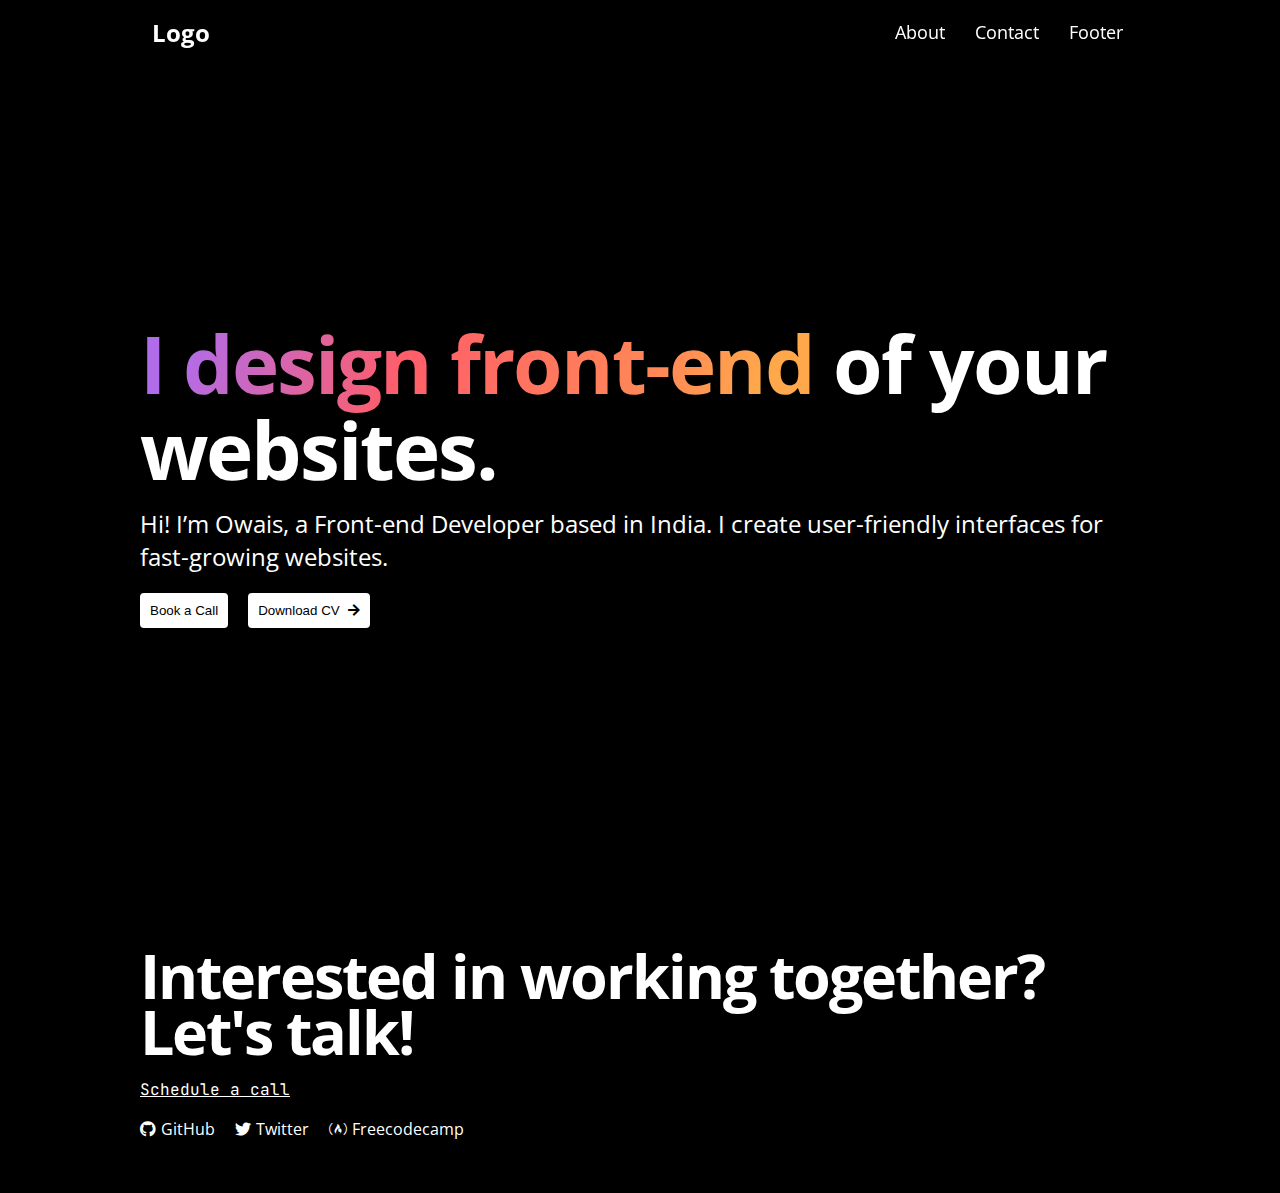
==== commit f1144970: "new para" ====
--- a/docs/index.html
+++ b/docs/index.html
@@ -332,13 +332,13 @@
             <a href="email:owaisathar2882@gmail.com" class="secondary-link">Schedule a call</a></div>
         </div>
         <div class="social-media flex-wrapper1 box-indent">
-            <div class="flex-box1 m-right-3">
+            <div class="flex-1 m-right-3 m-bottom-1">
                 <a href="https://github.com/Owais28"><i class="fab fa-github m-right-2"></i><span>GitHub</span></a>
             </div>
-            <div class="flex-box m-right-3">
+            <div class="flex-1 m-right-3 m-bottom-1 ">
                 <a href="https://mobile.twitter.com/OwaisAthar1"><i class="fab fa-twitter m-right-2"></i><span>Twitter</span></a>
             </div>
-            <div class="flex-box m-right-3">
+            <div class="flex-1 m-right-3">
                 <a href="https://www.freecodecamp.org/owaisathar28"><i class="fab fa-free-code-camp m-right-2"></i><span>Freecodecamp</span></a>
             </div>
             <!-- <div class="flex-box m-right-3">
--- a/docs/scss/style.css
+++ b/docs/scss/style.css
@@ -264,6 +264,18 @@
   margin-bottom: 18px;
 }
 
+.flex-1 {
+  display: -webkit-box;
+  display: -ms-flexbox;
+  display: flex;
+  -ms-flex-wrap: nowrap;
+      flex-wrap: nowrap;
+}
+
+.m-bottom-1 {
+  margin-bottom: 5px;
+}
+
 .m-right-2 {
   margin-right: 5px;
 }
@@ -296,6 +308,8 @@
   -webkit-box-pack: start;
       -ms-flex-pack: start;
           justify-content: start;
+  -ms-flex-wrap: wrap;
+      flex-wrap: wrap;
 }
 
 .timeline-section {
